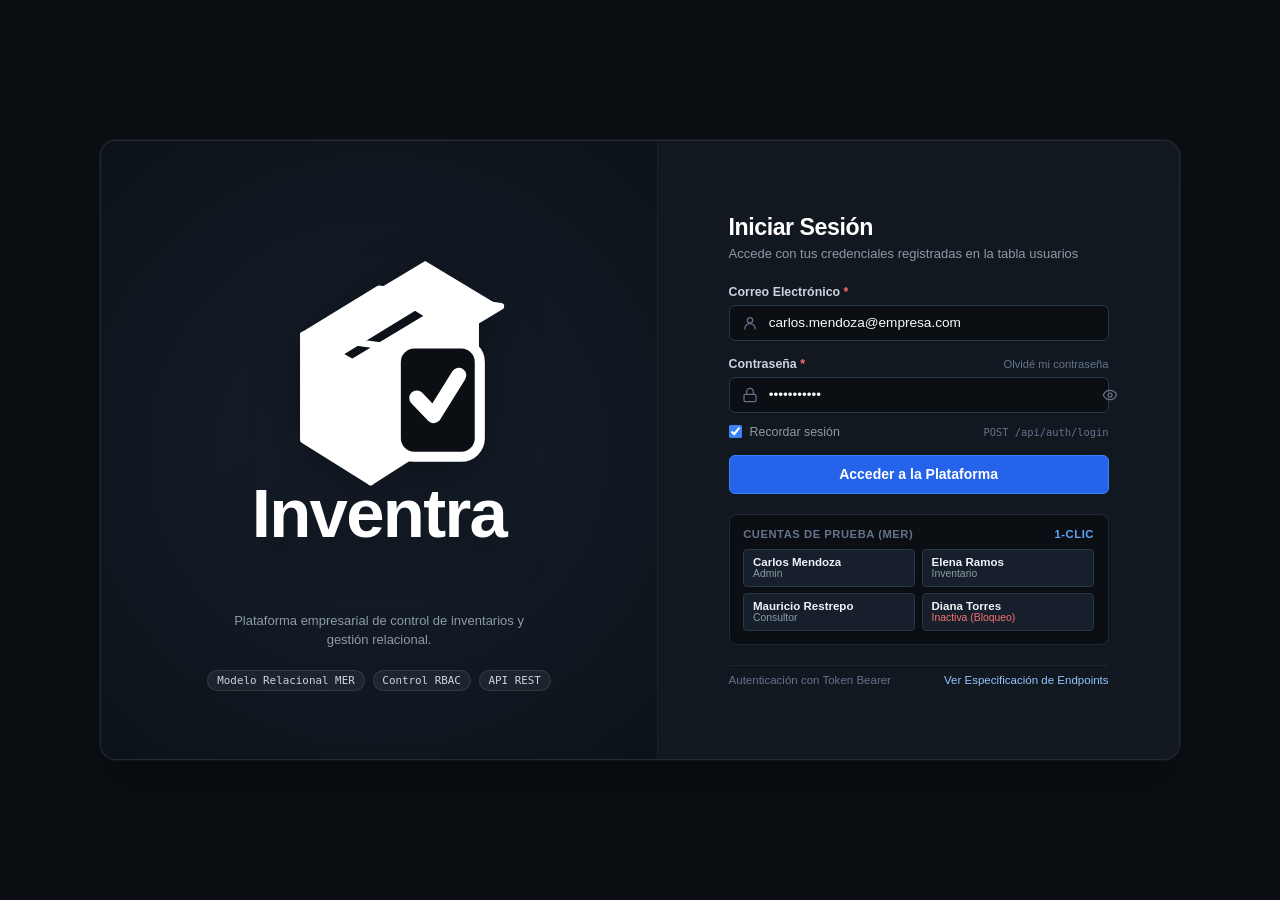
==== frontend/index.html @ 5db2c5b3 "First Commit" ====
<!DOCTYPE html>
<html lang="es">
<head>
  <meta charset="UTF-8">
  <meta name="viewport" content="width=device-width, initial-scale=1.0">
  <title>Inventra - Sistema de Gestión de Inventario</title>
  
  <!-- Hojas de Estilos Modulares Mate Minimalistas -->
  <link rel="stylesheet" href="css/variables.css">
  <link rel="stylesheet" href="css/base.css">
  <link rel="stylesheet" href="css/components.css">
  <link rel="stylesheet" href="css/views.css">
</head>
<body>
  <div class="app-container">
    <!-- Barra Lateral (Sidebar) -->
    <aside class="app-sidebar">
      <div class="sidebar-header" style="gap: 0.85rem; padding: 1.1rem 1.25rem;">
        <div style="background-color: #0d1217; border: 1px solid #2a3744; border-radius: var(--radius-sm); padding: 3px 6px; display: flex; align-items: center; justify-content: center;">
          <img src="assets/Inventra.png" alt="Inventra" style="height: 22px; width: auto; object-fit: contain;" />
        </div>
        <div>
          <h1 class="brand-title" style="letter-spacing: -0.02em;">Inventra</h1>
          <span class="brand-sub">Gestión Relacional MER</span>
        </div>
      </div>

      <nav class="sidebar-nav">
        <div class="nav-section-label">Operaciones</div>
        <a class="nav-link active" data-route="dashboard">
          <svg xmlns="http://www.w3.org/2000/svg" viewBox="0 0 24 24" fill="none" stroke="currentColor" stroke-width="1.8" stroke-linecap="round" stroke-linejoin="round" class="svg-icon"><rect width="7" height="9" x="3" y="3" rx="1.5"/><rect width="7" height="5" x="14" y="3" rx="1.5"/><rect width="7" height="9" x="14" y="12" rx="1.5"/><rect width="7" height="5" x="3" y="16" rx="1.5"/></svg>
          <span>Panel de Control</span>
        </a>
        <a class="nav-link" data-route="products">
          <svg xmlns="http://www.w3.org/2000/svg" viewBox="0 0 24 24" fill="none" stroke="currentColor" stroke-width="1.8" stroke-linecap="round" stroke-linejoin="round" class="svg-icon"><path d="m7.5 4.27 9 5.15"/><path d="M21 8a2 2 0 0 0-1-1.73l-7-4a2 2 0 0 0-2 0l-7 4A2 2 0 0 0 3 8v8a2 2 0 0 0 1 1.73l7 4a2 2 0 0 0 2 0l7-4A2 2 0 0 0 21 16Z"/><path d="m3.3 7 8.7 5 8.7-5"/><path d="M12 22V12"/></svg>
          <span>Productos</span>
        </a>

        <div class="nav-section-label">Seguridad & Accesos</div>
        <a class="nav-link" data-route="users">
          <svg xmlns="http://www.w3.org/2000/svg" viewBox="0 0 24 24" fill="none" stroke="currentColor" stroke-width="1.8" stroke-linecap="round" stroke-linejoin="round" class="svg-icon"><path d="M16 21v-2a4 4 0 0 0-4-4H6a4 4 0 0 0-4 4v2"/><circle cx="9" cy="7" r="4"/><path d="M22 21v-2a4 4 0 0 0-3-3.87"/><path d="M16 3.13a4 4 0 0 1 0 7.75"/></svg>
          <span>Usuarios</span>
        </a>
        <a class="nav-link" data-route="roles">
          <svg xmlns="http://www.w3.org/2000/svg" viewBox="0 0 24 24" fill="none" stroke="currentColor" stroke-width="1.8" stroke-linecap="round" stroke-linejoin="round" class="svg-icon"><path d="M12 22s8-4 8-10V5l-8-3-8 3v7c0 6 8 10 8 10z"/></svg>
          <span>Roles & Permisos</span>
        </a>

        <div class="nav-section-label">Arquitectura</div>
        <a class="nav-link" data-route="mer">
          <svg xmlns="http://www.w3.org/2000/svg" viewBox="0 0 24 24" fill="none" stroke="currentColor" stroke-width="1.8" stroke-linecap="round" stroke-linejoin="round" class="svg-icon"><ellipse cx="12" cy="5" rx="9" ry="3"/><path d="M3 5V19A9 3 0 0 0 21 19V5"/><path d="M3 12A9 3 0 0 0 21 12"/></svg>
          <span>Diagrama MER & API</span>
        </a>
      </nav>

      <div class="sidebar-footer">
        <div id="sidebar-user-footer">
          <!-- Inyección dinámica de sesión -->
        </div>
      </div>
    </aside>

    <!-- Contenido Principal -->
    <main class="app-main">
      <!-- Header Superior -->
      <header class="app-header">
        <div class="header-left">
          <div class="page-title-wrap">
            <h2 class="page-title" id="current-page-title">Panel de Control - Inventra</h2>
            <span class="page-subtitle" id="current-page-subtitle">Visión general de existencias, usuarios y estado del sistema</span>
          </div>
        </div>

        <div class="header-right">
          <span class="badge badge-neutral" style="font-family: var(--font-mono); font-size: 0.7rem;">
            Tablas MER: 6
          </span>
          <span class="badge badge-primary" style="font-size: 0.7rem;">
            Front-end Vanilla
          </span>
          <div id="header-user-profile">
            <!-- Widget de perfil / inicio de sesión -->
          </div>
        </div>
      </header>

      <!-- Contenedor Dinámico de Vistas -->
      <div class="view-container" id="main-view-container">
        <!-- Inyección dinámica según la ruta activa -->
      </div>
    </main>
  </div>

  <!-- Contenedor para Notificaciones Toast -->
  <div class="toast-container" id="toast-container"></div>

  <!-- Scripts Vanilla en orden de dependencia -->
  <script src="js/icons.js"></script>
  <script src="js/config.js"></script>
  <script src="js/mockData.js"></script>
  <script src="js/store.js"></script>
  <script src="js/api.js"></script>
  <script src="js/views/login.js"></script>
  <script src="js/views/dashboard.js"></script>
  <script src="js/views/products.js"></script>
  <script src="js/views/users.js"></script>
  <script src="js/views/roles.js"></script>
  <script src="js/views/apiDocs.js"></script>
  <script src="js/app.js"></script>
</body>
</html>
---- frontend/css/variables.css ----
/* ==========================================================================
   Variables y Sistema de Diseño Mate Minimalista
   Inspirado en estética sobria, profesional y funcional.
   ========================================================================== */

:root {
  /* Fondos y Superficies Mate */
  --bg-app: #f7f9fa;
  --bg-card: #ffffff;
  --bg-sidebar: #19222c;
  --bg-sidebar-hover: #222d3a;
  --bg-sidebar-active: #2b3848;
  --bg-muted: #f1f4f6;
  --bg-subtle: #fafbfc;
  --bg-modal-backdrop: rgba(15, 23, 42, 0.45);

  /* Colores de Texto Mate */
  --text-main: #1e293b;
  --text-secondary: #576574;
  --text-muted: #8c9ba5;
  --text-inverse: #f8fafc;
  --text-sidebar: #cbd5e1;
  --text-sidebar-muted: #788a9c;

  /* Color Primario Mate (Azul Petróleo Acero) */
  --primary: #334e68;
  --primary-hover: #243b53;
  --primary-subtle: #edf2f7;
  --primary-border: #bcccdc;
  --primary-light: #f0f4f8;

  /* Estados Funcionales Mate */
  --success: #2d6a4f;
  --success-bg: #eef7f2;
  --success-border: #b7e4c7;

  --warning: #b7791f;
  --warning-bg: #fffbeb;
  --warning-border: #fbd38d;

  --danger: #9b2c2c;
  --danger-bg: #fff5f5;
  --danger-border: #feb2b2;

  --info: #2b6cb0;
  --info-bg: #ebf8ff;
  --info-border: #bee3f8;

  /* Bordes y Divisiones */
  --border-light: #eef2f5;
  --border-default: #dfe5eb;
  --border-strong: #cbd5e1;

  /* Sombras Mate Difusas */
  --shadow-sm: 0 1px 2px 0 rgba(15, 23, 42, 0.04);
  --shadow-md: 0 4px 6px -1px rgba(15, 23, 42, 0.05), 0 2px 4px -2px rgba(15, 23, 42, 0.03);
  --shadow-lg: 0 10px 15px -3px rgba(15, 23, 42, 0.06), 0 4px 6px -4px rgba(15, 23, 42, 0.03);
  --shadow-modal: 0 20px 25px -5px rgba(15, 23, 42, 0.1), 0 8px 10px -6px rgba(15, 23, 42, 0.05);

  /* Curvaturas de Borde */
  --radius-xs: 4px;
  --radius-sm: 6px;
  --radius-md: 8px;
  --radius-lg: 12px;
  --radius-full: 9999px;

  /* Transiciones y Desvanecidos */
  --transition-fast: all 0.15s ease-out;
  --transition-normal: all 0.25s cubic-bezier(0.16, 1, 0.3, 1);
  --transition-smooth: all 0.35s cubic-bezier(0.16, 1, 0.3, 1);
  --transition-color: background-color 0.25s ease, border-color 0.25s ease, color 0.25s ease;

  /* Tipografía */
  --font-sans: -apple-system, BlinkMacSystemFont, "Segoe UI", Roboto, "Helvetica Neue", Arial, sans-serif;
  --font-mono: ui-monospace, SFMono-Regular, Menlo, Monaco, Consolas, "Liberation Mono", "Courier New", monospace;

  /* Dimensiones */
  --sidebar-width: 250px;
  --header-height: 64px;
  --content-max-width: 1400px;
}
---- frontend/css/base.css ----
/* ==========================================================================
   Estilos Base y Reset
   ========================================================================== */

*, *::before, *::after {
  box-sizing: border-box;
  margin: 0;
  padding: 0;
}

html, body {
  height: 100%;
  font-family: var(--font-sans);
  background-color: var(--bg-app);
  color: var(--text-main);
  font-size: 14px;
  line-height: 1.5;
  -webkit-font-smoothing: antialiased;
  -moz-osx-font-smoothing: grayscale;
}

body {
  overflow-x: hidden;
}

/* Scrollbar Minimalista Mate */
::-webkit-scrollbar {
  width: 6px;
  height: 6px;
}

::-webkit-scrollbar-track {
  background: transparent;
}

::-webkit-scrollbar-thumb {
  background: var(--border-strong);
  border-radius: var(--radius-full);
}

::-webkit-scrollbar-thumb:hover {
  background: var(--text-muted);
}

/* Layout General */
.app-container {
  display: flex;
  min-height: 100vh;
  width: 100%;
  background-color: var(--bg-app);
}

/* Sidebar */
.app-sidebar {
  width: var(--sidebar-width);
  background-color: var(--bg-sidebar);
  color: var(--text-sidebar);
  display: flex;
  flex-direction: column;
  position: fixed;
  top: 0;
  bottom: 0;
  left: 0;
  z-index: 40;
  border-right: 1px solid rgba(255, 255, 255, 0.06);
  transition: width 0.25s ease;
}

.sidebar-header {
  padding: 1.25rem 1.25rem;
  display: flex;
  align-items: center;
  gap: 0.75rem;
  border-bottom: 1px solid rgba(255, 255, 255, 0.06);
}

.brand-badge {
  width: 32px;
  height: 32px;
  border-radius: var(--radius-sm);
  background: rgba(255, 255, 255, 0.08);
  border: 1px solid rgba(255, 255, 255, 0.12);
  display: flex;
  align-items: center;
  justify-content: center;
  color: var(--text-inverse);
}

.brand-title {
  font-size: 1rem;
  font-weight: 600;
  letter-spacing: -0.01em;
  color: var(--text-inverse);
}

.brand-sub {
  font-size: 0.72rem;
  color: var(--text-sidebar-muted);
  text-transform: uppercase;
  letter-spacing: 0.05em;
}

.sidebar-nav {
  flex: 1;
  padding: 1rem 0.75rem;
  overflow-y: auto;
  display: flex;
  flex-direction: column;
  gap: 0.25rem;
}

.nav-section-label {
  font-size: 0.68rem;
  text-transform: uppercase;
  letter-spacing: 0.08em;
  color: var(--text-sidebar-muted);
  padding: 0.75rem 0.6rem 0.35rem 0.6rem;
  font-weight: 600;
}

.nav-link {
  display: flex;
  align-items: center;
  gap: 0.75rem;
  padding: 0.625rem 0.75rem;
  border-radius: var(--radius-sm);
  color: var(--text-sidebar);
  text-decoration: none;
  font-size: 0.875rem;
  font-weight: 500;
  transition: var(--transition-fast);
  cursor: pointer;
  border: 1px solid transparent;
}

.nav-link:hover {
  background-color: var(--bg-sidebar-hover);
  color: var(--text-inverse);
}

.nav-link.active {
  background-color: var(--bg-sidebar-active);
  color: var(--text-inverse);
  border-color: rgba(255, 255, 255, 0.1);
  box-shadow: inset 2px 0 0 #60a5fa;
}

.nav-link .svg-icon {
  width: 18px;
  height: 18px;
  opacity: 0.85;
}

.nav-link.active .svg-icon {
  opacity: 1;
  color: #93c5fd;
}

.sidebar-footer {
  padding: 1rem 1.25rem;
  border-top: 1px solid rgba(255, 255, 255, 0.06);
  display: flex;
  flex-direction: column;
  gap: 0.75rem;
}

.system-status {
  display: flex;
  align-items: center;
  gap: 0.5rem;
  font-size: 0.75rem;
  color: var(--text-sidebar-muted);
}

.status-dot {
  width: 7px;
  height: 7px;
  border-radius: var(--radius-full);
  background-color: #10b981;
}

.status-dot.offline {
  background-color: #ef4444;
}

/* Área de Contenido Principal */
.app-main {
  margin-left: var(--sidebar-width);
  flex: 1;
  min-height: 100vh;
  display: flex;
  flex-direction: column;
  background-color: var(--bg-app);
  width: calc(100% - var(--sidebar-width));
}

/* Header Superior */
.app-header {
  height: var(--header-height);
  background-color: var(--bg-card);
  border-bottom: 1px solid var(--border-default);
  display: flex;
  align-items: center;
  justify-content: space-between;
  padding: 0 1.75rem;
  position: sticky;
  top: 0;
  z-index: 30;
}

.header-left {
  display: flex;
  align-items: center;
  gap: 1rem;
}

.page-title-wrap {
  display: flex;
  flex-direction: column;
}

.page-title {
  font-size: 1.15rem;
  font-weight: 600;
  color: var(--text-main);
  letter-spacing: -0.01em;
}

.page-subtitle {
  font-size: 0.75rem;
  color: var(--text-secondary);
}

.header-right {
  display: flex;
  align-items: center;
  gap: 0.75rem;
}

/* Contenedor de Vistas */
.view-container {
  flex: 1;
  padding: 1.75rem;
  max-width: var(--content-max-width);
  margin: 0 auto;
  width: 100%;
}

.view-section {
  display: none;
  animation: fadeIn 0.25s ease-out forwards;
}

.view-section.active {
  display: block;
}

/* Animaciones y Desvanecidos */
@keyframes fadeIn {
  from {
    opacity: 0;
    transform: translateY(4px);
  }
  to {
    opacity: 1;
    transform: translateY(0);
  }
}

@keyframes slideUp {
  from {
    opacity: 0;
    transform: translateY(12px) scale(0.98);
  }
  to {
    opacity: 1;
    transform: translateY(0) scale(1);
  }
}

@keyframes pulseGlow {
  0%, 100% {
    opacity: 1;
  }
  50% {
    opacity: 0.6;
  }
}

/* Iconos SVG globales */
.svg-icon {
  width: 16px;
  height: 16px;
  display: inline-block;
  vertical-align: middle;
  flex-shrink: 0;
}
---- frontend/css/components.css ----
/* ==========================================================================
   Componentes Reutilizables de Interfaz Mate
   ========================================================================== */

/* Botones */
.btn {
  display: inline-flex;
  align-items: center;
  justify-content: center;
  gap: 0.5rem;
  padding: 0.5rem 0.875rem;
  font-size: 0.8125rem;
  font-weight: 500;
  border-radius: var(--radius-sm);
  border: 1px solid transparent;
  cursor: pointer;
  transition: var(--transition-fast);
  text-decoration: none;
  background-color: transparent;
  color: var(--text-main);
  white-space: nowrap;
}

.btn:active {
  transform: translateY(1px);
}

.btn:disabled {
  opacity: 0.55;
  cursor: not-allowed;
  pointer-events: none;
}

.btn-primary {
  background-color: var(--primary);
  color: var(--text-inverse);
  border-color: var(--primary);
}

.btn-primary:hover {
  background-color: var(--primary-hover);
  border-color: var(--primary-hover);
  color: var(--text-inverse);
}

.btn-secondary {
  background-color: var(--bg-card);
  color: var(--text-main);
  border-color: var(--border-default);
}

.btn-secondary:hover {
  background-color: var(--bg-muted);
  border-color: var(--border-strong);
}

.btn-ghost {
  background-color: transparent;
  color: var(--text-secondary);
}

.btn-ghost:hover {
  background-color: var(--bg-muted);
  color: var(--text-main);
}

.btn-danger {
  background-color: var(--danger);
  color: var(--text-inverse);
  border-color: var(--danger);
}

.btn-danger:hover {
  background-color: #822222;
  border-color: #822222;
}

.btn-sm {
  padding: 0.35rem 0.65rem;
  font-size: 0.75rem;
}

.btn-icon-only {
  padding: 0.45rem;
  border-radius: var(--radius-sm);
}

/* Tarjetas y Contenedores */
.card {
  background-color: var(--bg-card);
  border: 1px solid var(--border-default);
  border-radius: var(--radius-md);
  box-shadow: var(--shadow-sm);
  transition: var(--transition-normal);
}

.card:hover {
  border-color: var(--border-strong);
}

.card-header {
  padding: 1.125rem 1.25rem;
  border-bottom: 1px solid var(--border-light);
  display: flex;
  align-items: center;
  justify-content: space-between;
}

.card-title {
  font-size: 0.95rem;
  font-weight: 600;
  color: var(--text-main);
}

.card-subtitle {
  font-size: 0.75rem;
  color: var(--text-secondary);
  margin-top: 0.15rem;
}

.card-body {
  padding: 1.25rem;
}

/* Tarjetas KPI de Métricas */
.kpi-grid {
  display: grid;
  grid-template-columns: repeat(auto-fit, minmax(220px, 1fr));
  gap: 1rem;
  margin-bottom: 1.5rem;
}

.kpi-card {
  padding: 1.25rem;
  display: flex;
  flex-direction: column;
  gap: 0.75rem;
  border-radius: var(--radius-md);
  background: var(--bg-card);
  border: 1px solid var(--border-default);
  transition: transform 0.2s ease, border-color 0.2s ease, box-shadow 0.2s ease;
}

.kpi-card:hover {
  transform: translateY(-2px);
  border-color: var(--border-strong);
  box-shadow: var(--shadow-md);
}

.kpi-top {
  display: flex;
  align-items: center;
  justify-content: space-between;
}

.kpi-icon-wrap {
  width: 36px;
  height: 36px;
  border-radius: var(--radius-sm);
  display: flex;
  align-items: center;
  justify-content: center;
  background-color: var(--bg-muted);
  color: var(--primary);
  border: 1px solid var(--border-default);
}

.kpi-label {
  font-size: 0.75rem;
  font-weight: 500;
  color: var(--text-secondary);
  text-transform: uppercase;
  letter-spacing: 0.04em;
}

.kpi-value {
  font-size: 1.65rem;
  font-weight: 700;
  color: var(--text-main);
  letter-spacing: -0.02em;
}

.kpi-foot {
  font-size: 0.75rem;
  color: var(--text-muted);
  display: flex;
  align-items: center;
  gap: 0.35rem;
}

/* Campos de Formulario */
.form-group {
  display: flex;
  flex-direction: column;
  gap: 0.35rem;
  margin-bottom: 1rem;
}

.form-label {
  font-size: 0.775rem;
  font-weight: 600;
  color: var(--text-secondary);
}

.form-label.required::after {
  content: " *";
  color: var(--danger);
}

.form-control {
  width: 100%;
  padding: 0.55rem 0.75rem;
  font-size: 0.85rem;
  font-family: inherit;
  color: var(--text-main);
  background-color: #ffffff;
  border: 1px solid var(--border-default);
  border-radius: var(--radius-sm);
  transition: var(--transition-fast);
  outline: none;
}

.form-control:focus {
  border-color: var(--primary);
  box-shadow: 0 0 0 3px rgba(51, 78, 104, 0.12);
}

.form-control::placeholder {
  color: var(--text-muted);
}

textarea.form-control {
  resize: vertical;
  min-height: 75px;
}

.form-row {
  display: flex;
  gap: 1rem;
}

.form-row > * {
  flex: 1;
}

.form-help {
  font-size: 0.725rem;
  color: var(--text-muted);
}

/* Barra de Filtros y Búsqueda */
.action-bar {
  display: flex;
  align-items: center;
  justify-content: space-between;
  gap: 1rem;
  margin-bottom: 1.25rem;
  flex-wrap: wrap;
}

.search-input-wrap {
  position: relative;
  min-width: 260px;
  max-width: 360px;
  flex: 1;
}

.search-input-wrap .svg-icon {
  position: absolute;
  left: 0.75rem;
  top: 50%;
  transform: translateY(-50%);
  color: var(--text-muted);
  pointer-events: none;
}

.search-input-wrap .form-control {
  padding-left: 2.25rem;
}

.filter-group {
  display: flex;
  align-items: center;
  gap: 0.5rem;
  flex-wrap: wrap;
}

/* Tablas de Datos */
.table-responsive {
  width: 100%;
  overflow-x: auto;
  border: 1px solid var(--border-default);
  border-radius: var(--radius-md);
  background: var(--bg-card);
}

.data-table {
  width: 100%;
  border-collapse: collapse;
  text-align: left;
  font-size: 0.8125rem;
}

.data-table th {
  background-color: var(--bg-subtle);
  color: var(--text-secondary);
  font-weight: 600;
  padding: 0.75rem 1rem;
  border-bottom: 1px solid var(--border-default);
  text-transform: uppercase;
  font-size: 0.7rem;
  letter-spacing: 0.05em;
  white-space: nowrap;
}

.data-table td {
  padding: 0.8rem 1rem;
  border-bottom: 1px solid var(--border-light);
  color: var(--text-main);
  vertical-align: middle;
  transition: background-color 0.15s ease;
}

.data-table tbody tr:last-child td {
  border-bottom: none;
}

.data-table tbody tr:hover td {
  background-color: #f8fafc;
}

/* Badges Mate */
.badge {
  display: inline-flex;
  align-items: center;
  gap: 0.35rem;
  padding: 0.2rem 0.5rem;
  font-size: 0.72rem;
  font-weight: 600;
  border-radius: var(--radius-xs);
  border: 1px solid transparent;
  line-height: 1.2;
}

.badge-success {
  background-color: var(--success-bg);
  color: var(--success);
  border-color: var(--success-border);
}

.badge-warning {
  background-color: var(--warning-bg);
  color: var(--warning);
  border-color: var(--warning-border);
}

.badge-danger {
  background-color: var(--danger-bg);
  color: var(--danger);
  border-color: var(--danger-border);
}

.badge-neutral {
  background-color: var(--bg-muted);
  color: var(--text-secondary);
  border-color: var(--border-default);
}

.badge-primary {
  background-color: var(--primary-light);
  color: var(--primary);
  border-color: var(--primary-border);
}

/* Modales */
.modal-backdrop {
  position: fixed;
  inset: 0;
  background-color: var(--bg-modal-backdrop);
  backdrop-filter: blur(2px);
  z-index: 100;
  display: flex;
  align-items: center;
  justify-content: center;
  padding: 1.5rem;
  opacity: 0;
  visibility: hidden;
  transition: opacity 0.2s ease, visibility 0.2s ease;
}

.modal-backdrop.open {
  opacity: 1;
  visibility: visible;
}

.modal-window {
  background: var(--bg-card);
  border: 1px solid var(--border-default);
  border-radius: var(--radius-lg);
  box-shadow: var(--shadow-modal);
  width: 100%;
  max-width: 540px;
  max-height: 90vh;
  display: flex;
  flex-direction: column;
  transform: translateY(8px) scale(0.99);
  transition: transform 0.25s cubic-bezier(0.16, 1, 0.3, 1);
}

.modal-backdrop.open .modal-window {
  transform: translateY(0) scale(1);
}

.modal-window.modal-lg {
  max-width: 760px;
}

.modal-header {
  padding: 1.125rem 1.5rem;
  border-bottom: 1px solid var(--border-light);
  display: flex;
  align-items: center;
  justify-content: space-between;
}

.modal-title {
  font-size: 1rem;
  font-weight: 600;
  color: var(--text-main);
}

.modal-body {
  padding: 1.5rem;
  overflow-y: auto;
}

.modal-footer {
  padding: 1rem 1.5rem;
  border-top: 1px solid var(--border-light);
  display: flex;
  align-items: center;
  justify-content: flex-end;
  gap: 0.75rem;
  background-color: var(--bg-subtle);
  border-bottom-left-radius: var(--radius-lg);
  border-bottom-right-radius: var(--radius-lg);
}

/* Notificaciones Toast */
.toast-container {
  position: fixed;
  bottom: 1.5rem;
  right: 1.5rem;
  z-index: 110;
  display: flex;
  flex-direction: column;
  gap: 0.5rem;
  pointer-events: none;
}

.toast {
  pointer-events: auto;
  min-width: 280px;
  max-width: 380px;
  padding: 0.75rem 1rem;
  border-radius: var(--radius-sm);
  background: var(--bg-card);
  border: 1px solid var(--border-default);
  box-shadow: var(--shadow-lg);
  display: flex;
  align-items: center;
  gap: 0.75rem;
  font-size: 0.8125rem;
  animation: slideUp 0.25s ease-out forwards;
  transition: var(--transition-normal);
}

.toast-success {
  border-left: 3px solid var(--success);
}

.toast-error {
  border-left: 3px solid var(--danger);
}

.toast-info {
  border-left: 3px solid var(--primary);
}

.toast-text {
  flex: 1;
  color: var(--text-main);
}

/* Toggle Switches */
.toggle-label {
  display: inline-flex;
  align-items: center;
  gap: 0.5rem;
  cursor: pointer;
  user-select: none;
}

.toggle-input {
  position: absolute;
  opacity: 0;
  width: 0;
  height: 0;
}

.toggle-slider {
  width: 36px;
  height: 20px;
  background-color: var(--border-strong);
  border-radius: var(--radius-full);
  position: relative;
  transition: background-color 0.2s ease;
}

.toggle-slider::after {
  content: "";
  position: absolute;
  top: 2px;
  left: 2px;
  width: 16px;
  height: 16px;
  background-color: #ffffff;
  border-radius: var(--radius-full);
  transition: transform 0.2s ease;
}

.toggle-input:checked + .toggle-slider {
  background-color: var(--primary);
}

.toggle-input:checked + .toggle-slider::after {
  transform: translateX(16px);
}

/* Empty State */
.empty-state {
  padding: 3rem 1.5rem;
  text-align: center;
  display: flex;
  flex-direction: column;
  align-items: center;
  justify-content: center;
  gap: 0.75rem;
  color: var(--text-secondary);
}

.empty-state .svg-icon {
  width: 38px;
  height: 38px;
  color: var(--text-muted);
}

.empty-title {
  font-weight: 600;
  color: var(--text-main);
  font-size: 0.95rem;
}

.empty-desc {
  font-size: 0.8125rem;
  color: var(--text-muted);
  max-width: 320px;
}
---- frontend/css/views.css ----
/* ==========================================================================
   Estilos Específicos por Vista
   ========================================================================== */

/* --------------------------------------------------------------------------
   Vista: Dashboard
   -------------------------------------------------------------------------- */
.dashboard-grid {
  display: grid;
  grid-template-columns: 2fr 1fr;
  gap: 1.25rem;
  margin-top: 1.25rem;
}

@media (max-width: 992px) {
  .dashboard-grid {
    grid-template-columns: 1fr;
  }
}

.chart-card-body {
  height: 260px;
  display: flex;
  flex-direction: column;
  justify-content: flex-end;
  position: relative;
}

.svg-chart-container {
  width: 100%;
  height: 100%;
  overflow: visible;
}

.critical-items-list {
  display: flex;
  flex-direction: column;
  gap: 0.75rem;
}

.critical-item {
  display: flex;
  align-items: center;
  justify-content: space-between;
  padding: 0.65rem 0.75rem;
  background-color: var(--bg-subtle);
  border: 1px solid var(--border-light);
  border-radius: var(--radius-sm);
  transition: background-color 0.15s ease;
}

.critical-item:hover {
  background-color: var(--bg-muted);
}

.critical-item-info {
  display: flex;
  flex-direction: column;
}

.critical-item-name {
  font-weight: 500;
  font-size: 0.8125rem;
  color: var(--text-main);
}

.critical-item-sku {
  font-size: 0.7rem;
  color: var(--text-muted);
  font-family: var(--font-mono);
}

/* --------------------------------------------------------------------------
   Vista: Productos
   -------------------------------------------------------------------------- */
.stock-bar-wrap {
  display: flex;
  align-items: center;
  gap: 0.5rem;
}

.stock-bar-track {
  width: 60px;
  height: 5px;
  background-color: var(--border-default);
  border-radius: var(--radius-full);
  overflow: hidden;
}

.stock-bar-fill {
  height: 100%;
  border-radius: var(--radius-full);
  transition: width 0.3s ease;
}

.stock-bar-fill.normal {
  background-color: var(--success);
}

.stock-bar-fill.warning {
  background-color: var(--warning);
}

.stock-bar-fill.danger {
  background-color: var(--danger);
}

.price-text {
  font-family: var(--font-mono);
  font-weight: 600;
  color: var(--text-main);
}

/* --------------------------------------------------------------------------
   Vista: Usuarios
   -------------------------------------------------------------------------- */
.user-cell {
  display: flex;
  align-items: center;
  gap: 0.75rem;
}

.user-avatar {
  width: 32px;
  height: 32px;
  border-radius: var(--radius-sm);
  background-color: var(--primary-light);
  color: var(--primary);
  border: 1px solid var(--primary-border);
  display: flex;
  align-items: center;
  justify-content: center;
  font-size: 0.75rem;
  font-weight: 600;
  text-transform: uppercase;
}

.user-info {
  display: flex;
  flex-direction: column;
}

.user-name {
  font-weight: 500;
  color: var(--text-main);
}

.user-email {
  font-size: 0.72rem;
  color: var(--text-muted);
}

.user-roles-list {
  display: flex;
  flex-wrap: wrap;
  gap: 0.25rem;
}

/* --------------------------------------------------------------------------
   Vista: Roles y Permisos (RBAC)
   -------------------------------------------------------------------------- */
.rbac-tabs {
  display: flex;
  gap: 0.5rem;
  margin-bottom: 1.25rem;
  border-bottom: 1px solid var(--border-default);
  padding-bottom: 0.5rem;
}

.tab-btn {
  padding: 0.5rem 1rem;
  border: none;
  background: transparent;
  color: var(--text-secondary);
  font-size: 0.8125rem;
  font-weight: 500;
  cursor: pointer;
  border-radius: var(--radius-sm);
  transition: var(--transition-fast);
}

.tab-btn:hover {
  color: var(--text-main);
  background-color: var(--bg-muted);
}

.tab-btn.active {
  color: var(--primary);
  background-color: var(--primary-light);
  font-weight: 600;
}

.roles-grid {
  display: grid;
  grid-template-columns: repeat(auto-fill, minmax(320px, 1fr));
  gap: 1.25rem;
}

.role-card {
  border: 1px solid var(--border-default);
  border-radius: var(--radius-md);
  background: var(--bg-card);
  padding: 1.25rem;
  display: flex;
  flex-direction: column;
  gap: 1rem;
  transition: var(--transition-normal);
}

.role-card:hover {
  border-color: var(--border-strong);
  box-shadow: var(--shadow-sm);
}

.role-card-header {
  display: flex;
  justify-content: space-between;
  align-items: flex-start;
}

.role-name {
  font-size: 0.95rem;
  font-weight: 600;
  color: var(--text-main);
}

.role-desc {
  font-size: 0.75rem;
  color: var(--text-secondary);
  margin-top: 0.2rem;
}

.role-permissions-section {
  display: flex;
  flex-direction: column;
  gap: 0.5rem;
  padding-top: 0.75rem;
  border-top: 1px solid var(--border-light);
}

.role-perm-label {
  font-size: 0.7rem;
  font-weight: 600;
  text-transform: uppercase;
  letter-spacing: 0.05em;
  color: var(--text-muted);
}

.perm-checkbox-group {
  display: flex;
  flex-direction: column;
  gap: 0.4rem;
  max-height: 180px;
  overflow-y: auto;
  padding-right: 0.25rem;
}

.perm-checkbox-item {
  display: flex;
  align-items: center;
  gap: 0.5rem;
  font-size: 0.75rem;
  color: var(--text-main);
  cursor: pointer;
  padding: 0.25rem 0.4rem;
  border-radius: var(--radius-xs);
  transition: background-color 0.15s ease;
}

.perm-checkbox-item:hover {
  background-color: var(--bg-muted);
}

/* --------------------------------------------------------------------------
   Vista: Diagrama MER (Modelo Entidad-Relación)
   -------------------------------------------------------------------------- */
.mer-container {
  display: flex;
  flex-direction: column;
  gap: 1.5rem;
}

.mer-header-banner {
  background: var(--bg-card);
  border: 1px solid var(--border-default);
  border-radius: var(--radius-md);
  padding: 1.25rem 1.5rem;
  display: flex;
  justify-content: space-between;
  align-items: center;
  flex-wrap: wrap;
  gap: 1rem;
}

.mer-banner-title {
  font-size: 1rem;
  font-weight: 600;
  color: var(--text-main);
}

.mer-banner-desc {
  font-size: 0.775rem;
  color: var(--text-secondary);
}

.mer-tables-grid {
  display: grid;
  grid-template-columns: repeat(auto-fit, minmax(320px, 1fr));
  gap: 1.25rem;
}

.mer-table-card {
  background: var(--bg-card);
  border: 1px solid var(--border-default);
  border-radius: var(--radius-md);
  box-shadow: var(--shadow-sm);
  overflow: hidden;
  transition: var(--transition-normal);
}

.mer-table-card:hover {
  border-color: var(--primary-border);
  box-shadow: var(--shadow-md);
}

.mer-table-header {
  background: var(--bg-muted);
  padding: 0.75rem 1rem;
  border-bottom: 1px solid var(--border-default);
  display: flex;
  align-items: center;
  justify-content: space-between;
}

.mer-table-title {
  font-size: 0.85rem;
  font-weight: 700;
  color: var(--primary);
  font-family: var(--font-mono);
  display: flex;
  align-items: center;
  gap: 0.5rem;
}

.mer-columns-list {
  padding: 0.5rem 0;
}

.mer-col-row {
  display: flex;
  align-items: center;
  justify-content: space-between;
  padding: 0.35rem 1rem;
  font-size: 0.75rem;
  border-bottom: 1px solid var(--border-light);
}

.mer-col-row:last-child {
  border-bottom: none;
}

.mer-col-name {
  font-family: var(--font-mono);
  font-weight: 500;
  display: flex;
  align-items: center;
  gap: 0.4rem;
}

.mer-key-pk {
  font-size: 0.65rem;
  font-weight: 700;
  color: var(--warning);
  background-color: var(--warning-bg);
  padding: 1px 4px;
  border-radius: 3px;
  border: 1px solid var(--warning-border);
}

.mer-key-fk {
  font-size: 0.65rem;
  font-weight: 700;
  color: var(--info);
  background-color: var(--info-bg);
  padding: 1px 4px;
  border-radius: 3px;
  border: 1px solid var(--info-border);
}

.mer-col-type {
  font-family: var(--font-mono);
  color: var(--text-muted);
  font-size: 0.7rem;
}

/* --------------------------------------------------------------------------
   Vista: Endpoints / Contrato de API Backend
   -------------------------------------------------------------------------- */
.api-config-banner {
  background: var(--bg-card);
  border: 1px solid var(--border-default);
  border-radius: var(--radius-md);
  padding: 1.25rem;
  margin-bottom: 1.5rem;
  display: flex;
  align-items: center;
  justify-content: space-between;
  gap: 1.5rem;
  flex-wrap: wrap;
}

.api-mode-info {
  display: flex;
  flex-direction: column;
  gap: 0.25rem;
}

.api-mode-title {
  font-size: 0.9rem;
  font-weight: 600;
  color: var(--text-main);
  display: flex;
  align-items: center;
  gap: 0.5rem;
}

.api-mode-desc {
  font-size: 0.75rem;
  color: var(--text-secondary);
}

.api-controls {
  display: flex;
  align-items: center;
  gap: 0.75rem;
}

.endpoint-list {
  display: flex;
  flex-direction: column;
  gap: 0.75rem;
}

.endpoint-card {
  background: var(--bg-card);
  border: 1px solid var(--border-default);
  border-radius: var(--radius-sm);
  overflow: hidden;
  transition: var(--transition-fast);
}

.endpoint-card:hover {
  border-color: var(--border-strong);
}

.endpoint-header {
  padding: 0.75rem 1rem;
  display: flex;
  align-items: center;
  justify-content: space-between;
  cursor: pointer;
  background-color: var(--bg-card);
  user-select: none;
}

.endpoint-meta {
  display: flex;
  align-items: center;
  gap: 0.75rem;
  flex-wrap: wrap;
}

.method-badge {
  font-family: var(--font-mono);
  font-size: 0.68rem;
  font-weight: 700;
  padding: 0.2rem 0.5rem;
  border-radius: var(--radius-xs);
  min-width: 58px;
  text-align: center;
}

.method-get {
  background: #ebf8ff;
  color: #2b6cb0;
  border: 1px solid #bee3f8;
}

.method-post {
  background: #eef7f2;
  color: #2d6a4f;
  border: 1px solid #b7e4c7;
}

.method-put {
  background: #fffbeb;
  color: #b7791f;
  border: 1px solid #fbd38d;
}

.method-patch {
  background: #faf5ff;
  color: #6b46c1;
  border: 1px solid #e9d8fd;
}

.method-delete {
  background: #fff5f5;
  color: #9b2c2c;
  border: 1px solid #feb2b2;
}

.endpoint-path {
  font-family: var(--font-mono);
  font-size: 0.8125rem;
  font-weight: 600;
  color: var(--text-main);
}

.endpoint-desc {
  font-size: 0.75rem;
  color: var(--text-secondary);
}

.endpoint-body {
  padding: 1rem;
  background-color: var(--bg-subtle);
  border-top: 1px solid var(--border-light);
  display: none;
}

.endpoint-card.expanded .endpoint-body {
  display: block;
}

.code-box {
  background-color: #1e293b;
  color: #e2e8f0;
  font-family: var(--font-mono);
  font-size: 0.75rem;
  padding: 0.75rem;
  border-radius: var(--radius-sm);
  overflow-x: auto;
  line-height: 1.45;
  margin-top: 0.35rem;
}

.code-box-header {
  display: flex;
  justify-content: space-between;
  align-items: center;
  font-size: 0.7rem;
  color: var(--text-muted);
  text-transform: uppercase;
  margin-top: 0.5rem;
  font-weight: 600;
}

.response-tester-output {
  margin-top: 0.75rem;
  padding: 0.75rem;
  background-color: #0f172a;
  border-radius: var(--radius-sm);
  color: #94a3b8;
  font-family: var(--font-mono);
  font-size: 0.75rem;
  max-height: 200px;
  overflow-y: auto;
  white-space: pre-wrap;
}

/* --------------------------------------------------------------------------
   Vista: Inicio de Sesión (Login) & Marca Inventra
   -------------------------------------------------------------------------- */
.login-wrapper {
  min-height: calc(100vh - var(--header-height) - 3.5rem);
  display: flex;
  align-items: center;
  justify-content: center;
  padding: 1.5rem;
}

.login-container {
  width: 100%;
  max-width: 440px;
  animation: slideUp 0.3s cubic-bezier(0.16, 1, 0.3, 1) forwards;
}

.login-card {
  background: var(--bg-card);
  border: 1px solid var(--border-default);
  border-radius: var(--radius-lg);
  box-shadow: var(--shadow-lg);
  padding: 2.25rem 2rem;
  display: flex;
  flex-direction: column;
  gap: 1.5rem;
  transition: var(--transition-normal);
}

.login-brand-header {
  display: flex;
  flex-direction: column;
  align-items: center;
  text-align: center;
}

.login-logo-container {
  background-color: #0d1217;
  border: 1px solid #2a3744;
  border-radius: var(--radius-md);
  padding: 0.5rem 1.25rem;
  display: inline-flex;
  align-items: center;
  justify-content: center;
  margin-bottom: 1rem;
  box-shadow: inset 0 1px 3px rgba(0, 0, 0, 0.4);
}

.login-brand-logo {
  height: 48px;
  width: auto;
  object-fit: contain;
  display: block;
}

.login-title {
  font-size: 1.35rem;
  font-weight: 700;
  color: var(--text-main);
  letter-spacing: -0.02em;
}

.login-subtitle {
  font-size: 0.775rem;
  color: var(--text-secondary);
  margin-top: 0.25rem;
}

/* Alerta de Error en Login */
.login-alert-box {
  background-color: var(--danger-bg);
  border: 1px solid var(--danger-border);
  border-radius: var(--radius-sm);
  padding: 0.75rem 0.85rem;
  display: flex;
  align-items: center;
  gap: 0.65rem;
  animation: fadeIn 0.2s ease-out;
}

.login-alert-icon {
  color: var(--danger);
  flex-shrink: 0;
}

.login-alert-text {
  font-size: 0.75rem;
  color: var(--danger);
  font-weight: 500;
  line-height: 1.4;
}

/* Campos con Iconos */
.input-icon-wrap {
  position: relative;
  display: flex;
  align-items: center;
}

.input-icon-wrap > .svg-icon {
  position: absolute;
  left: 0.85rem;
  color: var(--text-muted);
  pointer-events: none;
}

.form-control.with-icon {
  padding-left: 2.45rem;
}

.btn-toggle-password {
  position: absolute;
  right: 0.75rem;
  background: transparent;
  border: none;
  color: var(--text-muted);
  cursor: pointer;
  padding: 0.25rem;
  display: flex;
  align-items: center;
  justify-content: center;
  border-radius: var(--radius-xs);
  transition: color 0.15s ease;
}

.btn-toggle-password:hover {
  color: var(--text-main);
}

.login-options-row {
  display: flex;
  align-items: center;
  justify-content: space-between;
  margin-top: -0.25rem;
  margin-bottom: 0.5rem;
}

.btn-login-submit {
  width: 100%;
  padding: 0.7rem 1rem;
  font-size: 0.875rem;
  font-weight: 600;
  letter-spacing: 0.01em;
}

.btn-spinner .svg-icon {
  animation: spin 1s linear infinite;
}

@keyframes spin {
  from { transform: rotate(0deg); }
  to { transform: rotate(360deg); }
}

/* Selector de Cuentas Demo */
.demo-accounts-card {
  background-color: var(--bg-subtle);
  border: 1px solid var(--border-default);
  border-radius: var(--radius-sm);
  padding: 0.85rem;
  display: flex;
  flex-direction: column;
  gap: 0.65rem;
}

.demo-accounts-header {
  display: flex;
  justify-content: space-between;
  align-items: center;
  font-size: 0.72rem;
  font-weight: 600;
  color: var(--text-secondary);
  text-transform: uppercase;
  letter-spacing: 0.04em;
}

.demo-accounts-grid {
  display: grid;
  grid-template-columns: 1fr 1fr;
  gap: 0.45rem;
}

.demo-btn-pill {
  background: var(--bg-card);
  border: 1px solid var(--border-default);
  border-radius: var(--radius-xs);
  padding: 0.45rem 0.6rem;
  display: flex;
  flex-direction: column;
  text-align: left;
  cursor: pointer;
  transition: var(--transition-fast);
}

.demo-btn-pill:hover {
  background: var(--primary-light);
  border-color: var(--primary-border);
}

.demo-btn-pill-inactive:hover {
  background: var(--danger-bg);
  border-color: var(--danger-border);
}

.demo-btn-name {
  font-size: 0.72rem;
  font-weight: 600;
  color: var(--text-main);
  white-space: nowrap;
  overflow: hidden;
  text-overflow: ellipsis;
}

.demo-btn-role {
  font-size: 0.65rem;
  color: var(--text-secondary);
}

.login-footer-security {
  padding-top: 0.5rem;
  border-top: 1px solid var(--border-light);
  text-align: center;
}
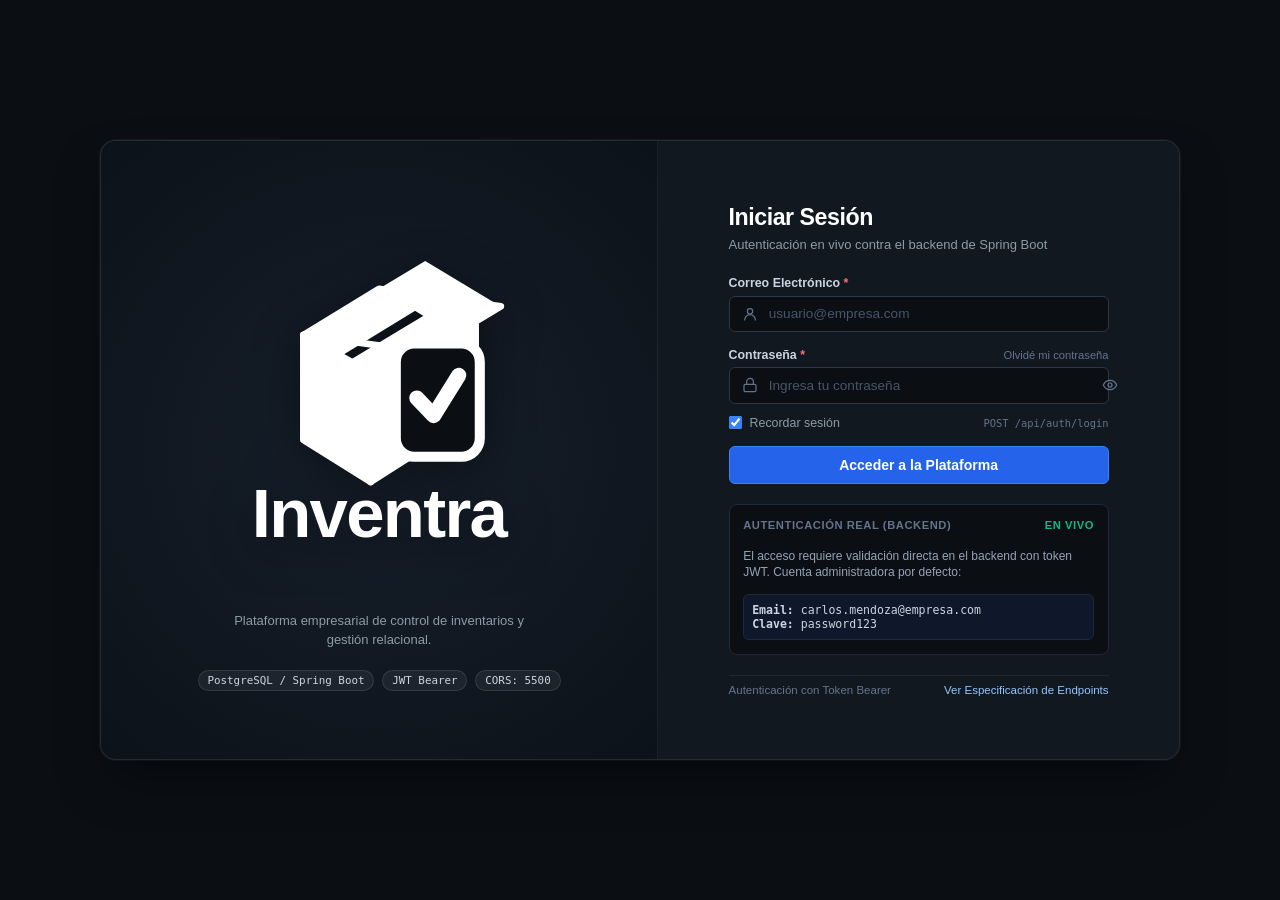
==== commit 1c3e01bc: "feat: Implement RAG Chat View for n8n Integration - Added ragChat.js to handle the RAG chat interfac" ====
--- a/frontend/index.html
+++ b/frontend/index.html
@@ -44,6 +44,12 @@
         <a class="nav-link" data-route="roles">
           <svg xmlns="http://www.w3.org/2000/svg" viewBox="0 0 24 24" fill="none" stroke="currentColor" stroke-width="1.8" stroke-linecap="round" stroke-linejoin="round" class="svg-icon"><path d="M12 22s8-4 8-10V5l-8-3-8 3v7c0 6 8 10 8 10z"/></svg>
           <span>Roles & Permisos</span>
+        </a>
+
+        <div class="nav-section-label">Inteligencia Artificial</div>
+        <a class="nav-link" data-route="rag">
+          <svg xmlns="http://www.w3.org/2000/svg" viewBox="0 0 24 24" fill="none" stroke="currentColor" stroke-width="1.8" stroke-linecap="round" stroke-linejoin="round" class="svg-icon"><path d="M12 8V4H8"/><rect width="16" height="12" x="4" y="8" rx="2"/><path d="M2 14h2"/><path d="M20 14h2"/><path d="M15 13v2"/><path d="M9 13v2"/></svg>
+          <span>Consultas RAG (n8n)</span>
         </a>
 
         <div class="nav-section-label">Arquitectura</div>
@@ -105,6 +111,7 @@
   <script src="js/views/products.js"></script>
   <script src="js/views/users.js"></script>
   <script src="js/views/roles.js"></script>
+  <script src="js/views/ragChat.js"></script>
   <script src="js/views/apiDocs.js"></script>
   <script src="js/app.js"></script>
 </body>
--- a/frontend/css/views.css
+++ b/frontend/css/views.css
@@ -793,3 +793,99 @@
   text-align: center;
 }
 
+/* --------------------------------------------------------------------------
+   Vista: Consultas RAG & Asistente Inteligente (Integración con n8n)
+   -------------------------------------------------------------------------- */
+.rag-view-wrapper {
+  display: flex;
+  flex-direction: column;
+}
+
+.btn-template-query {
+  display: flex;
+  align-items: flex-start;
+  gap: 0.45rem;
+  width: 100%;
+  padding: 0.5rem 0.65rem;
+  background: var(--bg-surface);
+  border: 1px solid var(--border-default);
+  border-radius: var(--radius-sm);
+  cursor: pointer;
+  text-align: left;
+  transition: var(--transition-fast);
+}
+
+.btn-template-query:hover {
+  background: var(--bg-hover);
+  border-color: var(--primary);
+  transform: translateX(2px);
+}
+
+.btn-template-icon {
+  color: var(--primary);
+  flex-shrink: 0;
+  margin-top: 2px;
+}
+
+.btn-template-text {
+  font-size: 0.72rem;
+  color: var(--text-secondary);
+  line-height: 1.35;
+}
+
+.rag-user-message {
+  display: flex;
+  justify-content: flex-end;
+  margin-left: 2rem;
+}
+
+.user-bubble {
+  background: var(--primary);
+  color: #ffffff;
+  padding: 0.65rem 0.95rem;
+  border-radius: 12px 12px 2px 12px;
+  max-width: 85%;
+  box-shadow: var(--shadow-sm);
+}
+
+.rag-system-message {
+  display: flex;
+  gap: 0.75rem;
+  align-items: flex-start;
+  margin-right: 2rem;
+}
+
+.rag-bot-avatar {
+  width: 32px;
+  height: 32px;
+  border-radius: var(--radius-sm);
+  background: var(--bg-surface);
+  border: 1px solid var(--border-default);
+  color: var(--primary);
+  display: flex;
+  align-items: center;
+  justify-content: center;
+  flex-shrink: 0;
+}
+
+.bot-bubble {
+  background: var(--bg-surface);
+  border: 1px solid var(--border-default);
+  border-radius: 2px 12px 12px 12px;
+  padding: 0.85rem 1rem;
+  flex: 1;
+  max-width: 95%;
+  box-shadow: var(--shadow-sm);
+}
+
+.rag-response-content strong {
+  color: var(--text-main);
+  font-weight: 600;
+}
+
+.rag-response-content li {
+  margin-left: 1.25rem;
+  list-style-type: disc;
+}
+
+
